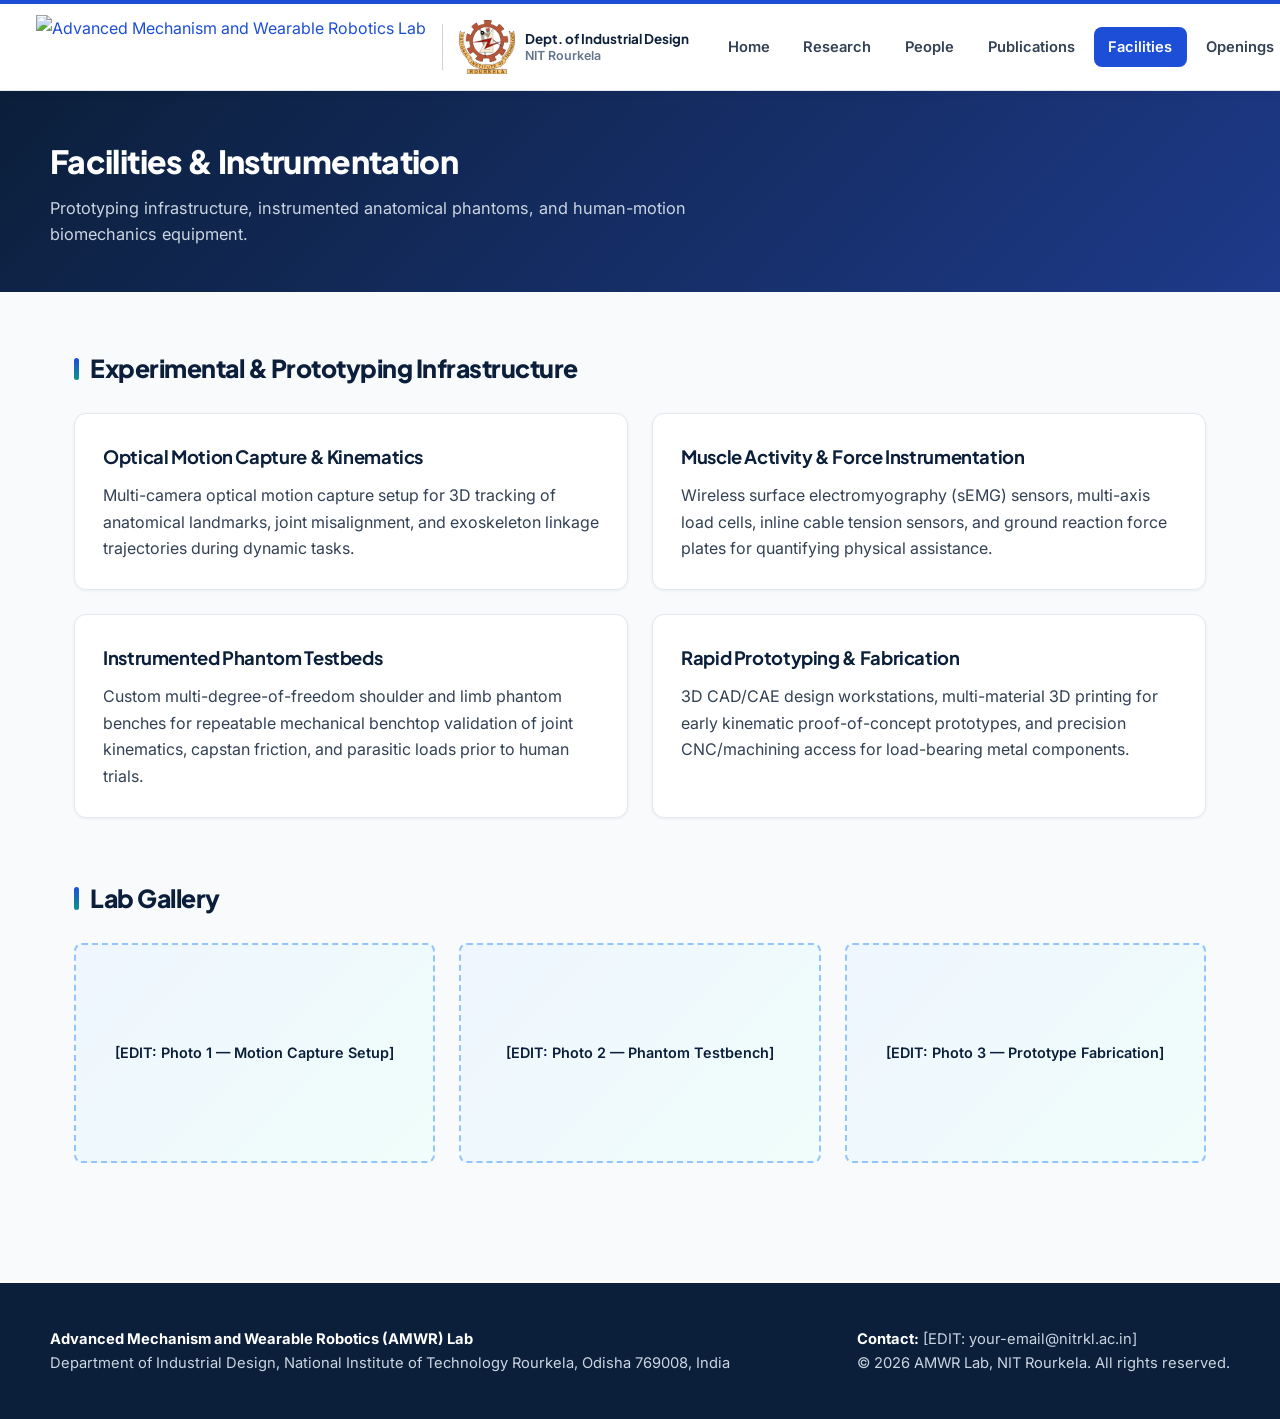
==== facilities.html @ 9991089d "Update facilities.html" ====
<!DOCTYPE html>
<html lang="en">
<head>
  <meta charset="UTF-8" />
  <meta name="viewport" content="width=device-width, initial-scale=1.0" />
  <title>Facilities | AMWR Lab — NIT Rourkela</title>
  <link rel="stylesheet" href="style.css" />
</head>
<body>

  <header class="site-header">
    <div class="nav-bar">
      <a href="index.html" class="brand-link">
        <img src="assets/AMWR_Lab_Logo.jpg" alt="Advanced Mechanism and Wearable Robotics Lab" class="lab-banner-logo" />
        <span class="logo-divider" aria-hidden="true"></span>
        <div class="inst-group">
          <img src="assets/NIT_Rourkela_Colour_Logo_Official.png" alt="NIT Rourkela Logo" class="nitr-crest-logo" />
          <div class="inst-text">
            <span class="inst-dept">Dept. of Industrial Design</span>
            <span class="inst-name">NIT Rourkela</span>
          </div>
        </div>
      </a>

      <nav aria-label="Primary Navigation">
        <ul class="nav-menu">
          <li><a href="index.html">Home</a></li>
          <li><a href="research.html">Research</a></li>
          <li><a href="people.html">People</a></li>
          <li><a href="publications.html">Publications</a></li>
          <li><a href="facilities.html" class="active">Facilities</a></li>
          <li><a href="openings.html">Openings</a></li>
        </ul>
      </nav>
    </div>
  </header>

  <div class="page-banner">
    <div class="page-banner-inner">
      <h1>Facilities &amp; Instrumentation</h1>
      <p>Prototyping infrastructure, instrumented anatomical phantoms, and human-motion biomechanics equipment.</p>
    </div>
  </div>

  <main class="container">

    <section>
      <h2 class="section-heading">Experimental &amp; Prototyping Infrastructure</h2>
      <div class="grid-2">
        <div class="card">
          <h3>Optical Motion Capture &amp; Kinematics</h3>
          <p>
            Multi-camera optical motion capture setup for 3D tracking of anatomical landmarks, joint misalignment, and exoskeleton linkage trajectories during dynamic tasks.
          </p>
        </div>
        <div class="card">
          <h3>Muscle Activity &amp; Force Instrumentation</h3>
          <p>
            Wireless surface electromyography (sEMG) sensors, multi-axis load cells, inline cable tension sensors, and ground reaction force plates for quantifying physical assistance.
          </p>
        </div>
        <div class="card">
          <h3>Instrumented Phantom Testbeds</h3>
          <p>
            Custom multi-degree-of-freedom shoulder and limb phantom benches for repeatable mechanical benchtop validation of joint kinematics, capstan friction, and parasitic loads prior to human trials.
          </p>
        </div>
        <div class="card">
          <h3>Rapid Prototyping &amp; Fabrication</h3>
          <p>
            3D CAD/CAE design workstations, multi-material 3D printing for early kinematic proof-of-concept prototypes, and precision CNC/machining access for load-bearing metal components.
          </p>
        </div>
      </div>
    </section>

    <section>
      <h2 class="section-heading">Lab Gallery</h2>
      <div class="grid-3">
        <div class="img-placeholder">[EDIT: Photo 1 — Motion Capture Setup]</div>
        <div class="img-placeholder">[EDIT: Photo 2 — Phantom Testbench]</div>
        <div class="img-placeholder">[EDIT: Photo 3 — Prototype Fabrication]</div>
      </div>
    </section>

  </main>

  <footer class="site-footer">
    <div class="footer-grid">
      <div>
        <strong>Advanced Mechanism and Wearable Robotics (AMWR) Lab</strong><br />
        Department of Industrial Design, National Institute of Technology Rourkela, Odisha 769008, India
      </div>
      <div>
        <strong>Contact:</strong> [EDIT: your-email@nitrkl.ac.in]<br />
        &copy; 2026 AMWR Lab, NIT Rourkela. All rights reserved.
      </div>
    </div>
  </footer>

</body>
</html>
---- style.css ----
/* ==========================================================================
   AMWR Lab — Master Stylesheet (style.css)
   Single-line navigation, dual-logo header, and clean academic layout
   ========================================================================== */

@import url('https://fonts.googleapis.com/css2?family=Inter:wght@400;500;600;700&family=Plus+Jakarta+Sans:wght@600;700;800&display=swap');

:root {
  --navy: #0b1f3a;
  --blue: #1d4ed8;
  --blue-dark: #1e3a8a;
  --teal: #0d9488;
  --blue-soft: #eff6ff;
  --bg-page: #f8fafc;
  --bg-card: #ffffff;
  --text-dark: #0f172a;
  --text-body: #334155;
  --text-muted: #64748b;
  --border: #e2e8f0;
  --shadow-sm: 0 1px 3px rgba(15, 23, 42, 0.06);
  --shadow-md: 0 12px 28px -6px rgba(15, 23, 42, 0.08);
  --radius: 12px;
  --max-w: 1180px;
}

* {
  box-sizing: border-box;
  margin: 0;
  padding: 0;
}

body {
  font-family: 'Inter', -apple-system, BlinkMacSystemFont, sans-serif;
  background-color: var(--bg-page);
  color: var(--text-body);
  line-height: 1.65;
  font-size: 16px;
  -webkit-font-smoothing: antialiased;
}

h1, h2, h3, .logo-name {
  font-family: 'Plus Jakarta Sans', sans-serif;
  color: var(--text-dark);
  letter-spacing: -0.02em;
}

a {
  text-decoration: none;
  color: var(--blue);
}

/* --- Top Header & Single-Line Navigation --- */
.site-header {
  background-color: #ffffff;
  border-top: 4px solid var(--blue);
  border-bottom: 1px solid var(--border);
  position: sticky;
  top: 0;
  z-index: 1000;
  box-shadow: 0 2px 10px rgba(11, 31, 58, 0.05);
}

.nav-bar {
  width: 100%;
  max-width: 1480px;
  margin: 0 auto;
  padding: 0.7rem 2.25rem;
  display: flex;
  align-items: center;
  justify-content: space-between;
  gap: 1.5rem;
}

.brand-link {
  display: flex;
  align-items: center;
  gap: 1rem;
  flex-shrink: 0;
}

.lab-banner-logo {
  height: 64px;
  width: auto;
  object-fit: contain;
  display: block;
}

.logo-divider {
  width: 1px;
  height: 46px;
  background-color: #cbd5e1;
}

.inst-group {
  display: flex;
  align-items: center;
  gap: 0.65rem;
}

.nitr-crest-logo {
  height: 54px;
  width: auto;
  object-fit: contain;
  display: block;
}

.inst-text {
  display: flex;
  flex-direction: column;
  line-height: 1.25;
}

.inst-dept {
  font-family: 'Plus Jakarta Sans', sans-serif;
  font-size: 0.84rem;
  font-weight: 700;
  color: var(--navy);
}

.inst-name {
  font-size: 0.78rem;
  font-weight: 600;
  color: var(--text-muted);
}

.nav-menu {
  list-style: none;
  display: flex;
  flex-direction: row;
  flex-wrap: nowrap;
  align-items: center;
  gap: 0.3rem;
}

.nav-menu li {
  list-style: none;
  white-space: nowrap;
}

.nav-menu a {
  display: inline-block;
  padding: 0.5rem 0.9rem;
  border-radius: 8px;
  font-size: 0.92rem;
  font-weight: 600;
  color: var(--text-body);
  white-space: nowrap;
  transition: all 0.15s ease;
}

.nav-menu a:hover {
  background-color: var(--blue-soft);
  color: var(--blue);
}

.nav-menu a.active {
  background-color: var(--blue);
  color: #ffffff;
}

/* --- Hero & Sub-Page Banners --- */
.hero {
  background: radial-gradient(circle at top right, #eff6ff 0%, #ffffff 55%, #f8fafc 100%);
  border-bottom: 1px solid var(--border);
  padding: 4.25rem 1.5rem;
}

.hero-grid {
  max-width: var(--max-w);
  margin: 0 auto;
  display: grid;
  grid-template-columns: 1.25fr 1fr;
  gap: 2.75rem;
  align-items: center;
}

.inst-pill {
  display: inline-flex;
  align-items: center;
  gap: 0.45rem;
  background-color: var(--blue-soft);
  color: var(--blue);
  border: 1px solid #bfdbfe;
  font-size: 0.78rem;
  font-weight: 700;
  text-transform: uppercase;
  letter-spacing: 0.05em;
  padding: 0.35rem 0.9rem;
  border-radius: 999px;
  margin-bottom: 1.15rem;
}

.hero h1 {
  font-size: 2.45rem;
  font-weight: 800;
  line-height: 1.18;
  color: var(--navy);
  margin-bottom: 1.1rem;
}

.hero p {
  font-size: 1.06rem;
  color: var(--text-body);
  margin-bottom: 1.85rem;
  max-width: 600px;
}

.btn-group {
  display: flex;
  flex-wrap: wrap;
  gap: 0.85rem;
}

.btn {
  display: inline-block;
  padding: 0.72rem 1.5rem;
  border-radius: 8px;
  font-weight: 600;
  font-size: 0.95rem;
  transition: all 0.15s ease;
}

.btn-primary {
  background-color: var(--blue);
  color: #ffffff;
  box-shadow: 0 4px 12px rgba(29, 78, 216, 0.25);
}

.btn-primary:hover {
  background-color: var(--blue-dark);
  transform: translateY(-1px);
}

.btn-secondary {
  background-color: #ffffff;
  color: var(--navy);
  border: 1px solid #cbd5e1;
}

.btn-secondary:hover {
  border-color: var(--blue);
  color: var(--blue);
  background-color: var(--blue-soft);
}

.hero-card {
  background-color: #ffffff;
  border: 1px solid var(--border);
  border-radius: var(--radius);
  padding: 1.25rem;
  box-shadow: var(--shadow-md);
}

.hero-placeholder,
.img-placeholder {
  background: linear-gradient(135deg, #eff6ff 0%, #f0fdfa 100%);
  border: 2px dashed #93c5fd;
  border-radius: 8px;
  min-height: 220px;
  display: flex;
  flex-direction: column;
  align-items: center;
  justify-content: center;
  text-align: center;
  padding: 1.5rem;
  color: var(--navy);
  font-weight: 600;
  font-size: 0.9rem;
}

.page-banner {
  background: linear-gradient(135deg, var(--navy) 0%, var(--blue-dark) 100%);
  color: #ffffff;
  padding: 2.75rem 1.5rem;
}

.page-banner-inner {
  max-width: var(--max-w);
  margin: 0 auto;
}

.page-banner h1 {
  color: #ffffff;
  font-size: 2rem;
  font-weight: 800;
  margin-bottom: 0.4rem;
}

.page-banner p {
  color: #cbd5e1;
  font-size: 1.02rem;
  max-width: 720px;
}

/* --- Main Container & Section Headings --- */
.container {
  max-width: var(--max-w);
  margin: 0 auto;
  padding: 3.5rem 1.5rem;
}

section {
  margin-bottom: 3.75rem;
}

section:last-child {
  margin-bottom: 0;
}

.section-heading {
  font-size: 1.55rem;
  font-weight: 800;
  color: var(--navy);
  margin-bottom: 1.5rem;
  display: flex;
  align-items: center;
  gap: 0.7rem;
}

.section-heading::before {
  content: "";
  display: inline-block;
  width: 5px;
  height: 1.4rem;
  background: linear-gradient(180deg, var(--blue), var(--teal));
  border-radius: 4px;
}

.about-box,
.card {
  background-color: var(--bg-card);
  border: 1px solid var(--border);
  border-radius: var(--radius);
  padding: 1.75rem;
  box-shadow: var(--shadow-sm);
}

/* --- Research Pillars & Grids --- */
.grid-3 {
  display: grid;
  grid-template-columns: repeat(3, 1fr);
  gap: 1.5rem;
}

.grid-2 {
  display: grid;
  grid-template-columns: repeat(2, 1fr);
  gap: 1.5rem;
}

.pillar-card {
  background-color: var(--bg-card);
  border: 1px solid var(--border);
  border-top: 4px solid var(--blue);
  border-radius: var(--radius);
  padding: 1.75rem;
  box-shadow: var(--shadow-sm);
  transition: transform 0.15s ease, box-shadow 0.15s ease;
}

.pillar-card:nth-child(2) {
  border-top-color: var(--teal);
}

.pillar-card:hover {
  transform: translateY(-3px);
  box-shadow: var(--shadow-md);
}

.pillar-num {
  display: inline-block;
  font-size: 0.75rem;
  font-weight: 800;
  color: var(--blue);
  background-color: var(--blue-soft);
  padding: 0.2rem 0.6rem;
  border-radius: 5px;
  margin-bottom: 0.75rem;
}

.pillar-card h3,
.card h3 {
  font-size: 1.15rem;
  font-weight: 700;
  color: var(--navy);
  margin-bottom: 0.6rem;
}

/* --- News Timeline --- */
.news-card {
  background-color: var(--bg-card);
  border: 1px solid var(--border);
  border-radius: var(--radius);
  box-shadow: var(--shadow-sm);
  overflow: hidden;
}

.news-row {
  display: flex;
  align-items: baseline;
  gap: 1.25rem;
  padding: 1.15rem 1.6rem;
  border-bottom: 1px solid var(--border);
}

.news-row:last-child {
  border-bottom: none;
}

.news-tag {
  background-color: var(--blue-soft);
  color: var(--blue);
  font-weight: 700;
  font-size: 0.78rem;
  padding: 0.25rem 0.7rem;
  border-radius: 6px;
  min-width: 96px;
  text-align: center;
  flex-shrink: 0;
}

/* --- Research Feature Cards, People & Publications --- */
.research-block {
  display: grid;
  grid-template-columns: 1fr 1.6fr;
  gap: 2rem;
  background-color: var(--bg-card);
  border: 1px solid var(--border);
  border-radius: var(--radius);
  padding: 1.75rem;
  margin-bottom: 1.75rem;
  box-shadow: var(--shadow-sm);
  align-items: center;
}

.research-block ul,
.styled-list {
  margin-top: 0.75rem;
  padding-left: 1.25rem;
}

.pi-card {
  display: grid;
  grid-template-columns: 200px 1fr;
  gap: 2rem;
  background-color: var(--bg-card);
  border: 1px solid var(--border);
  border-radius: var(--radius);
  padding: 2rem;
  box-shadow: var(--shadow-sm);
  align-items: start;
}

.avatar-placeholder {
  width: 100%;
  aspect-ratio: 1 / 1;
  background: linear-gradient(135deg, #eff6ff 0%, #dbeafe 100%);
  border: 2px dashed #93c5fd;
  border-radius: var(--radius);
  display: flex;
  align-items: center;
  justify-content: center;
  text-align: center;
  padding: 1rem;
  font-size: 0.85rem;
  font-weight: 600;
  color: var(--blue);
}

.badge-row {
  display: flex;
  flex-wrap: wrap;
  gap: 0.55rem;
  margin-top: 1.15rem;
}

.badge {
  background-color: var(--blue-soft);
  color: var(--blue);
  border: 1px solid #bfdbfe;
  padding: 0.3rem 0.8rem;
  border-radius: 6px;
  font-size: 0.85rem;
  font-weight: 600;
}

.pub-list {
  list-style: none;
}

.pub-item {
  background-color: var(--bg-card);
  border: 1px solid var(--border);
  border-left: 4px solid var(--blue);
  border-radius: var(--radius);
  padding: 1.35rem 1.5rem;
  margin-bottom: 1.15rem;
  box-shadow: var(--shadow-sm);
}

.pub-badge {
  display: inline-block;
  font-size: 0.74rem;
  font-weight: 700;
  text-transform: uppercase;
  padding: 0.18rem 0.55rem;
  border-radius: 4px;
  margin-bottom: 0.45rem;
  background-color: #f0fdfa;
  color: var(--teal);
  border: 1px solid #99f6e4;
}

.pub-title {
  font-family: 'Plus Jakarta Sans', sans-serif;
  font-size: 1.06rem;
  font-weight: 700;
  color: var(--navy);
  display: block;
  margin-bottom: 0.3rem;
}

.pub-authors,
.pub-venue {
  display: block;
  font-size: 0.93rem;
}

.pub-venue {
  font-style: italic;
  color: var(--text-muted);
  margin-top: 0.2rem;
}

.pub-links {
  margin-top: 0.7rem;
  display: flex;
  gap: 0.55rem;
}

.pub-links a {
  font-size: 0.8rem;
  font-weight: 600;
  padding: 0.22rem 0.65rem;
  background-color: var(--blue-soft);
  border: 1px solid #bfdbfe;
  border-radius: 5px;
}

.callout-box {
  background: linear-gradient(135deg, #eff6ff 0%, #f0fdfa 100%);
  border: 1px solid #bfdbfe;
  border-left: 5px solid var(--blue);
  padding: 1.5rem 1.75rem;
  border-radius: var(--radius);
  margin-bottom: 2rem;
}

/* --- Footer --- */
.site-footer {
  background-color: var(--navy);
  color: #cbd5e1;
  padding: 2.75rem 1.5rem;
  margin-top: 4rem;
  font-size: 0.92rem;
}

.footer-grid {
  max-width: var(--max-w);
  margin: 0 auto;
  display: flex;
  flex-wrap: wrap;
  justify-content: space-between;
  gap: 1.5rem;
}

.footer-grid strong {
  color: #ffffff;
}

@media (max-width: 1120px) {
  .nav-bar {
    flex-direction: column;
    align-items: flex-start;
    padding: 0.85rem 1.5rem;
  }
  .nav-menu {
    width: 100%;
    overflow-x: auto;
  }
}

@media (max-width: 960px) {
  .hero-grid,
  .grid-3,
  .grid-2,
  .research-block,
  .pi-card {
    grid-template-columns: 1fr;
  }
  .hero h1 {
    font-size: 1.95rem;
  }
}
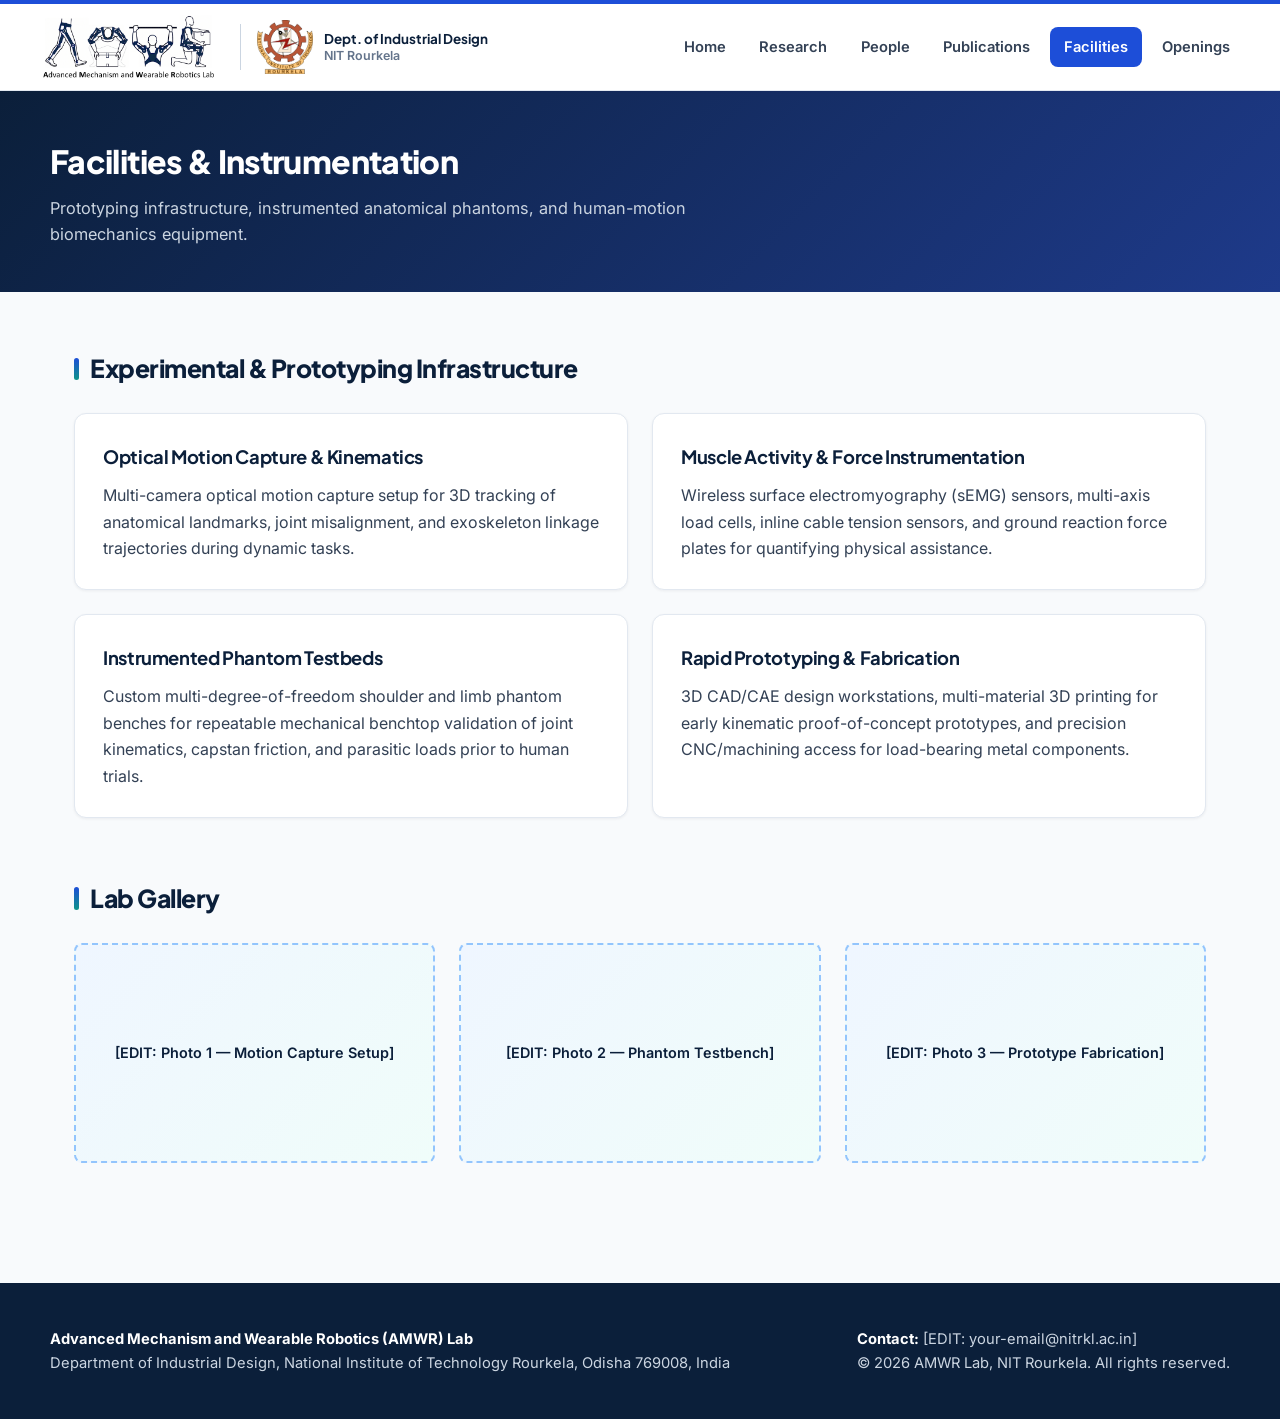
==== commit 957af231: "Update facilities.html" ====
--- a/facilities.html
+++ b/facilities.html
@@ -11,7 +11,7 @@
   <header class="site-header">
     <div class="nav-bar">
       <a href="index.html" class="brand-link">
-        <img src="assets/AMWR_Lab_Logo.jpg" alt="Advanced Mechanism and Wearable Robotics Lab" class="lab-banner-logo" />
+        <img src="assets/AMWR_Lab_Logo.png" alt="Advanced Mechanism and Wearable Robotics Lab" class="lab-banner-logo" />
         <span class="logo-divider" aria-hidden="true"></span>
         <div class="inst-group">
           <img src="assets/NIT_Rourkela_Colour_Logo_Official.png" alt="NIT Rourkela Logo" class="nitr-crest-logo" />
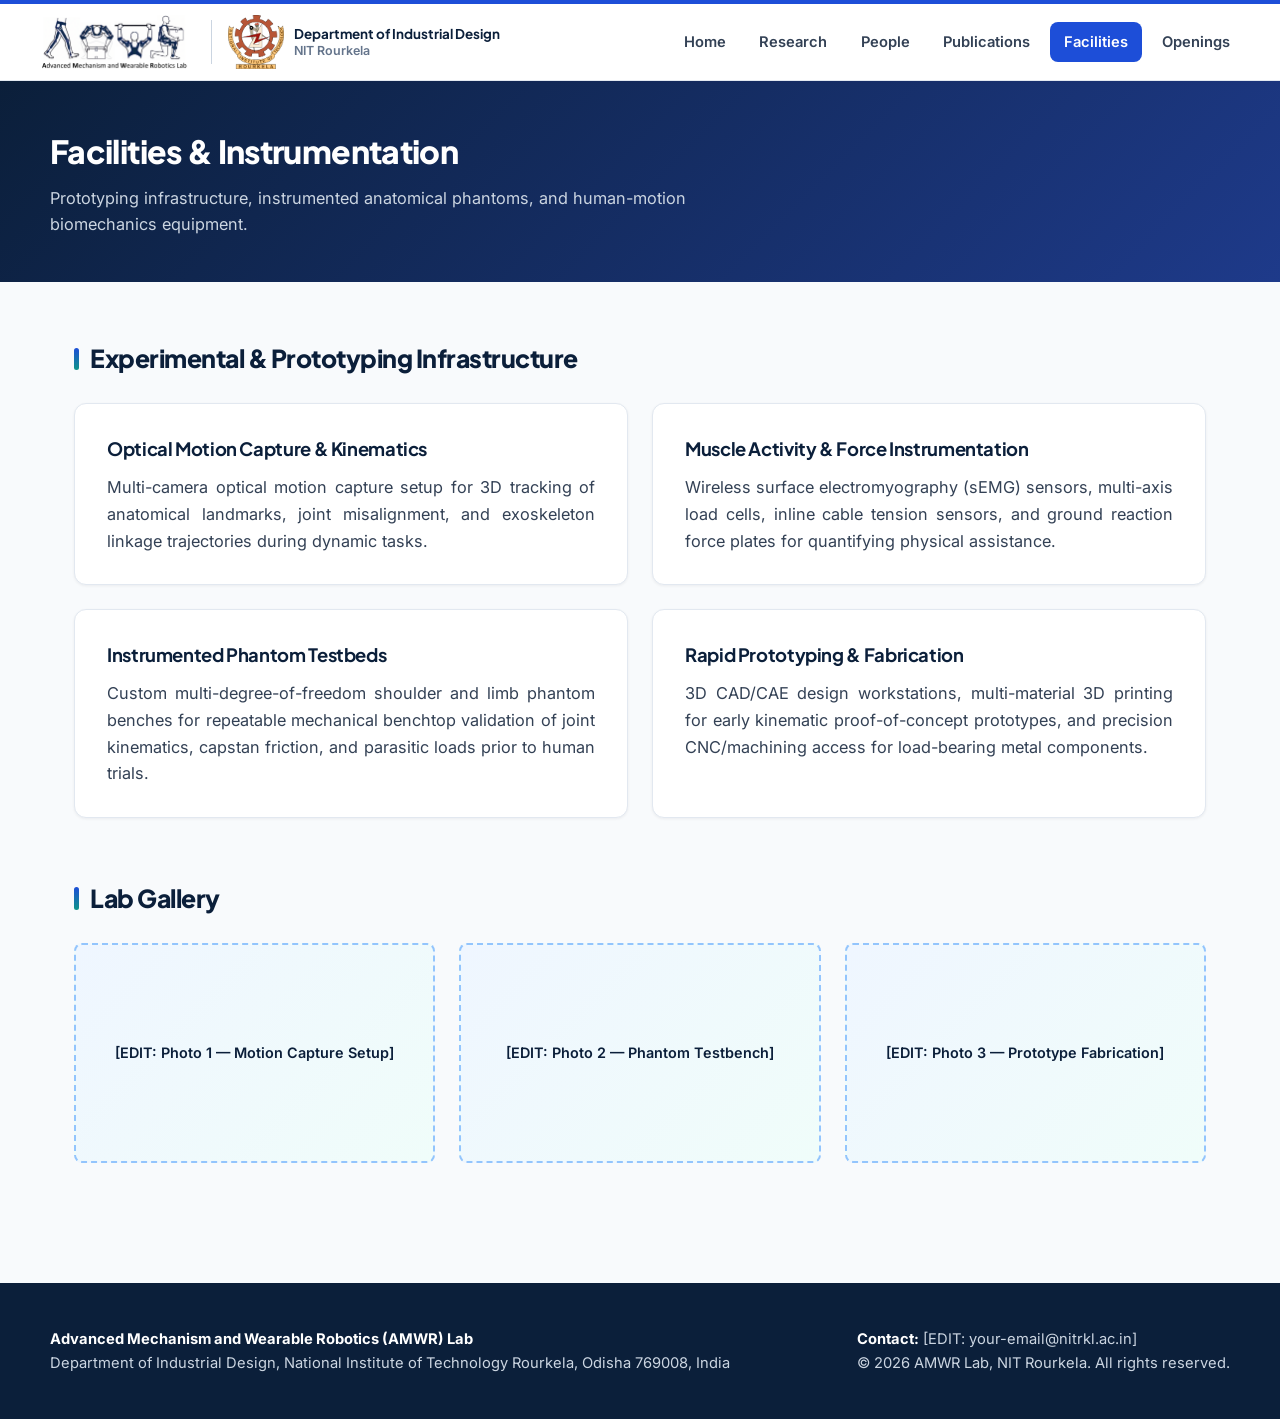
==== commit 3d8585f9: "Update facilities.html" ====
--- a/facilities.html
+++ b/facilities.html
@@ -16,7 +16,7 @@
         <div class="inst-group">
           <img src="assets/NIT_Rourkela_Colour_Logo_Official.png" alt="NIT Rourkela Logo" class="nitr-crest-logo" />
           <div class="inst-text">
-            <span class="inst-dept">Dept. of Industrial Design</span>
+            <span class="inst-dept">Department of Industrial Design</span>
             <span class="inst-name">NIT Rourkela</span>
           </div>
         </div>
--- a/style.css
+++ b/style.css
@@ -71,15 +71,25 @@
   gap: 1.5rem;
 }
 
-.brand-link {
-  display: flex;
+.brand-group {
+  display: inline-flex;
+  flex-direction: row;
+  flex-wrap: nowrap;
   align-items: center;
   gap: 1rem;
   flex-shrink: 0;
 }
 
+.brand-link {
+  display: flex;
+  align-items: center;
+  gap: 1rem;
+  flex-shrink: 0;
+}
+
 .lab-banner-logo {
-  height: 64px;
+  height: 54px;
+  max-width: 240px;
   width: auto;
   object-fit: contain;
   display: block;
@@ -87,18 +97,21 @@
 
 .logo-divider {
   width: 1px;
-  height: 46px;
+  height: 44px;
   background-color: #cbd5e1;
+  flex-shrink: 0;
 }
 
 .inst-group {
   display: flex;
   align-items: center;
   gap: 0.65rem;
+  flex-shrink: 0;
 }
 
 .nitr-crest-logo {
   height: 54px;
+  max-width: 64px;
   width: auto;
   object-fit: contain;
   display: block;
@@ -130,6 +143,7 @@
   flex-wrap: nowrap;
   align-items: center;
   gap: 0.3rem;
+  overflow-x: auto;
 }
 
 .nav-menu li {
@@ -203,6 +217,7 @@
   color: var(--text-body);
   margin-bottom: 1.85rem;
   max-width: 600px;
+  text-align: justify;
 }
 
 .btn-group {
@@ -251,6 +266,28 @@
   box-shadow: var(--shadow-md);
 }
 
+.hero-slider {
+  position: relative;
+  width: 100%;
+  aspect-ratio: 4 / 3;
+  overflow: hidden;
+  border-radius: 8px;
+}
+
+.hero-slide {
+  position: absolute;
+  inset: 0;
+  width: 100%;
+  height: 100%;
+  object-fit: cover;
+  opacity: 0;
+  transition: opacity 0.6s ease-in-out;
+}
+
+.hero-slide.active {
+  opacity: 1;
+}
+
 .hero-placeholder,
 .img-placeholder {
   background: linear-gradient(135deg, #eff6ff 0%, #f0fdfa 100%);
@@ -331,8 +368,10 @@
   background-color: var(--bg-card);
   border: 1px solid var(--border);
   border-radius: var(--radius);
-  padding: 1.75rem;
+  padding: 1.85rem 2rem;
   box-shadow: var(--shadow-sm);
+  font-size: 1.02rem;
+  text-align: justify;
 }
 
 /* --- Research Pillars & Grids --- */
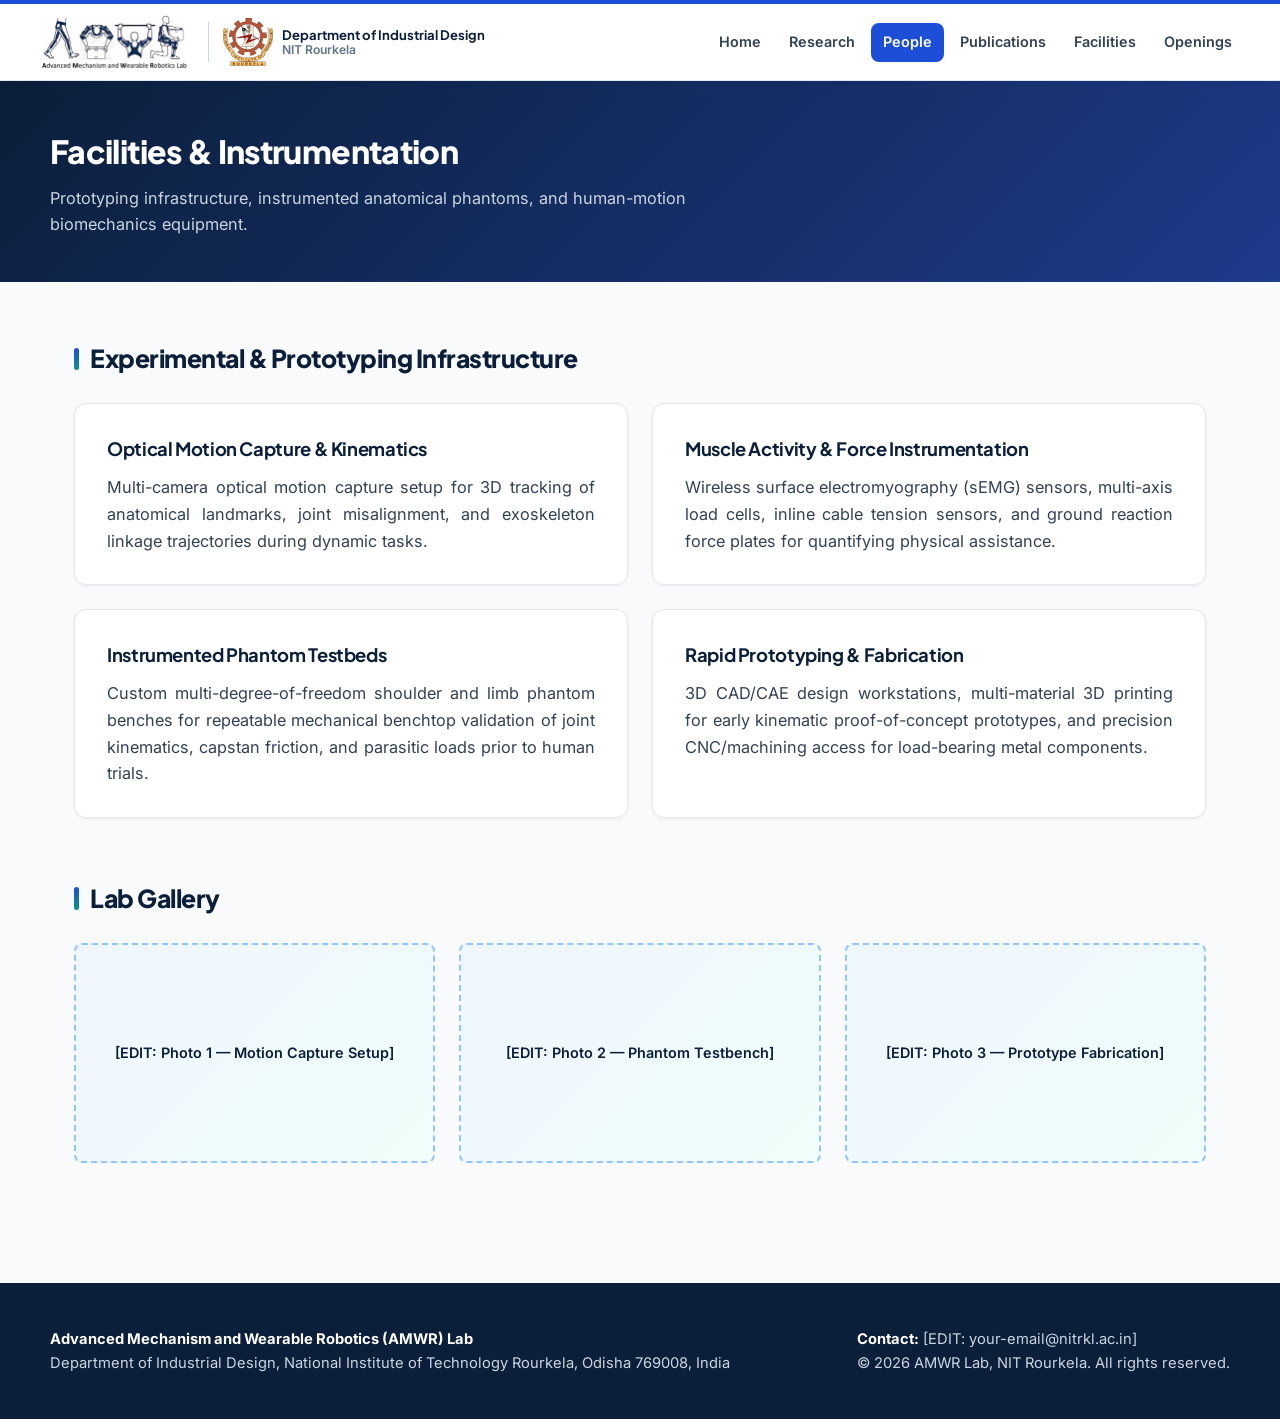
==== commit a8ac7d9c: "Update facilities.html" ====
--- a/facilities.html
+++ b/facilities.html
@@ -10,25 +10,27 @@
 
   <header class="site-header">
     <div class="nav-bar">
-      <a href="index.html" class="brand-link">
-        <img src="assets/AMWR_Lab_Logo.png" alt="Advanced Mechanism and Wearable Robotics Lab" class="lab-banner-logo" />
+      <div class="brand-group">
+        <a href="index.html" class="brand-link">
+          <img src="assets/AMWR_Lab_Logo.png" alt="Advanced Mechanism and Wearable Robotics Lab" class="lab-banner-logo" />
+        </a>
         <span class="logo-divider" aria-hidden="true"></span>
-        <div class="inst-group">
+        <a href="https://www.nitrkl.ac.in/ID/" target="_blank" rel="noopener noreferrer" class="inst-group" title="NIT Rourkela Department of Industrial Design">
           <img src="assets/NIT_Rourkela_Colour_Logo_Official.png" alt="NIT Rourkela Logo" class="nitr-crest-logo" />
           <div class="inst-text">
             <span class="inst-dept">Department of Industrial Design</span>
             <span class="inst-name">NIT Rourkela</span>
           </div>
-        </div>
-      </a>
+        </a>
+      </div>
 
       <nav aria-label="Primary Navigation">
         <ul class="nav-menu">
           <li><a href="index.html">Home</a></li>
           <li><a href="research.html">Research</a></li>
-          <li><a href="people.html">People</a></li>
+          <li><a href="people.html" class="active">People</a></li>
           <li><a href="publications.html">Publications</a></li>
-          <li><a href="facilities.html" class="active">Facilities</a></li>
+          <li><a href="facilities.html">Facilities</a></li>
           <li><a href="openings.html">Openings</a></li>
         </ul>
       </nav>
--- a/style.css
+++ b/style.css
@@ -66,72 +66,89 @@
   margin: 0 auto;
   padding: 0.7rem 2.25rem;
   display: flex;
+  flex-direction: row;
+  flex-wrap: nowrap;
   align-items: center;
   justify-content: space-between;
-  gap: 1.5rem;
+  gap: 1.25rem;
 }
 
 .brand-group {
+  display: flex;
+  flex-direction: row;
+  flex-wrap: nowrap;
+  align-items: center;
+  gap: 0.85rem;
+  flex-shrink: 0;
+  white-space: nowrap;
+}
+
+.brand-link {
+  display: inline-flex;
+  align-items: center;
+  flex-shrink: 0;
+}
+
+.lab-banner-logo {
+  height: 54px;
+  max-width: 210px;
+  width: auto;
+  object-fit: contain;
+  display: block;
+}
+
+.logo-divider {
+  width: 1px;
+  height: 40px;
+  background-color: #cbd5e1;
+  flex-shrink: 0;
+}
+
+.inst-group {
   display: inline-flex;
   flex-direction: row;
   flex-wrap: nowrap;
   align-items: center;
-  gap: 1rem;
+  gap: 0.6rem;
   flex-shrink: 0;
-}
-
-.brand-link {
-  display: flex;
-  align-items: center;
-  gap: 1rem;
-  flex-shrink: 0;
-}
-
-.lab-banner-logo {
-  height: 54px;
-  max-width: 240px;
+  white-space: nowrap;
+}
+
+.nitr-crest-logo {
+  height: 48px;
   width: auto;
   object-fit: contain;
   display: block;
 }
 
-.logo-divider {
-  width: 1px;
-  height: 44px;
-  background-color: #cbd5e1;
-  flex-shrink: 0;
-}
-
-.inst-group {
-  display: flex;
-  align-items: center;
-  gap: 0.65rem;
-  flex-shrink: 0;
-}
-
-.nitr-crest-logo {
-  height: 54px;
-  max-width: 64px;
-  width: auto;
-  object-fit: contain;
-  display: block;
+body.home-page .lab-banner-logo {
+  height: 64px;
+  max-width: 245px;
+}
+
+body.home-page .nitr-crest-logo {
+  height: 58px;
+}
+
+body.home-page .logo-divider {
+  height: 48px;
 }
 
 .inst-text {
   display: flex;
   flex-direction: column;
-  line-height: 1.25;
+  line-height: 1.2;
 }
 
 .inst-dept {
   font-family: 'Plus Jakarta Sans', sans-serif;
-  font-size: 0.84rem;
+  font-size: 0.82rem;
   font-weight: 700;
   color: var(--navy);
 }
 
 .inst-name {
-  font-size: 0.78rem;
+  font-size: 0.76rem;
   font-weight: 600;
   color: var(--text-muted);
 }
@@ -142,8 +159,8 @@
   flex-direction: row;
   flex-wrap: nowrap;
   align-items: center;
-  gap: 0.3rem;
-  overflow-x: auto;
+  gap: 0.25rem;
+  flex-shrink: 1;
 }
 
 .nav-menu li {
@@ -153,9 +170,9 @@
 
 .nav-menu a {
   display: inline-block;
-  padding: 0.5rem 0.9rem;
+  padding: 0.48rem 0.75rem;
   border-radius: 8px;
-  font-size: 0.92rem;
+  font-size: 0.9rem;
   font-weight: 600;
   color: var(--text-body);
   white-space: nowrap;
@@ -217,7 +234,6 @@
   color: var(--text-body);
   margin-bottom: 1.85rem;
   max-width: 600px;
-  text-align: justify;
 }
 
 .btn-group {
@@ -371,7 +387,6 @@
   padding: 1.85rem 2rem;
   box-shadow: var(--shadow-sm);
   font-size: 1.02rem;
-  text-align: justify;
 }
 
 /* --- Research Pillars & Grids --- */
@@ -595,6 +610,36 @@
   margin-bottom: 2rem;
 }
 
+/* --- Uniform Justified Body Copy Across Pages --- */
+.hero p,
+.about-box,
+.card,
+.pillar-card p,
+.research-block p,
+.research-block li,
+.styled-list li,
+.pub-authors,
+.callout-box p,
+main p {
+  text-align: justify;
+  text-justify: inter-word;
+}
+
+.page-banner p,
+.site-footer p,
+.nav-menu a,
+.btn,
+.inst-pill,
+.pillar-num,
+.pub-badge,
+.badge {
+  text-align: left;
+}
+
+.news-tag {
+  text-align: center;
+}
+
 /* --- Footer --- */
 .site-footer {
   background-color: var(--navy);
@@ -617,7 +662,7 @@
   color: #ffffff;
 }
 
-@media (max-width: 1120px) {
+@media (max-width: 960px) {
   .nav-bar {
     flex-direction: column;
     align-items: flex-start;
@@ -627,9 +672,6 @@
     width: 100%;
     overflow-x: auto;
   }
-}
-
-@media (max-width: 960px) {
   .hero-grid,
   .grid-3,
   .grid-2,
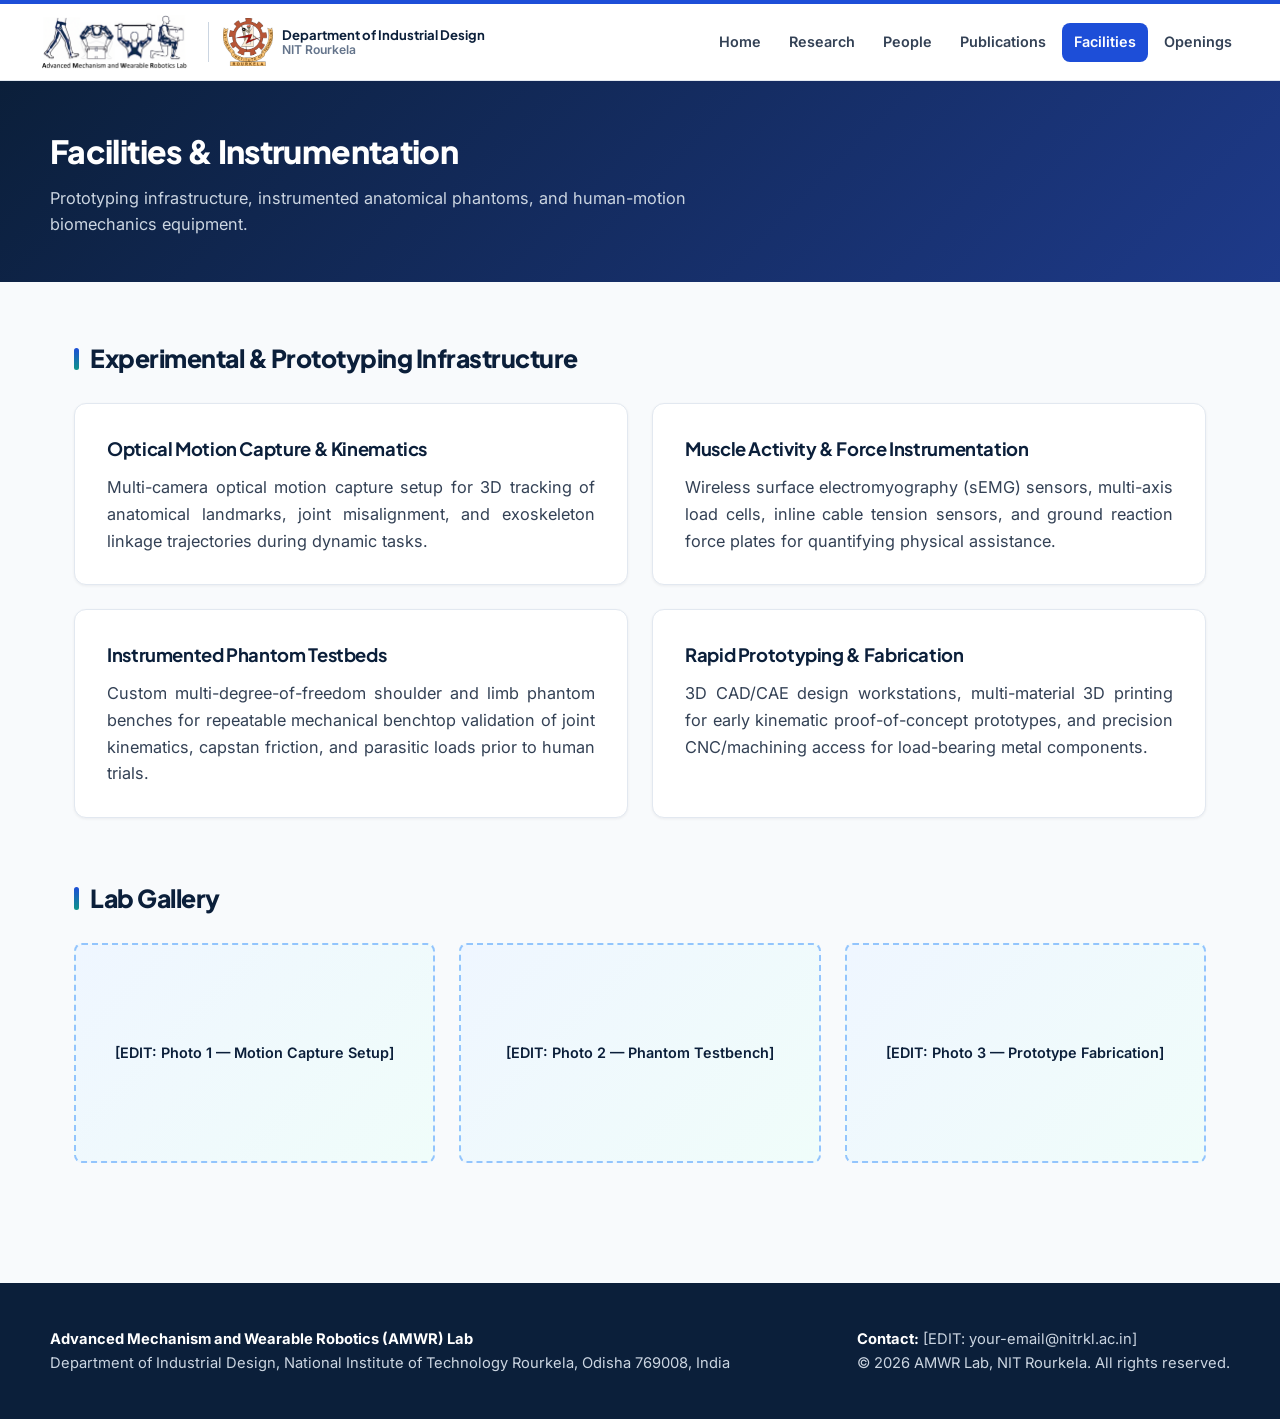
==== commit e87c438d: "Update facilities.html" ====
--- a/facilities.html
+++ b/facilities.html
@@ -28,9 +28,9 @@
         <ul class="nav-menu">
           <li><a href="index.html">Home</a></li>
           <li><a href="research.html">Research</a></li>
-          <li><a href="people.html" class="active">People</a></li>
+          <li><a href="people.html">People</a></li>
           <li><a href="publications.html">Publications</a></li>
-          <li><a href="facilities.html">Facilities</a></li>
+          <li><a href="facilities.html" class="active">Facilities</a></li>
           <li><a href="openings.html">Openings</a></li>
         </ul>
       </nav>
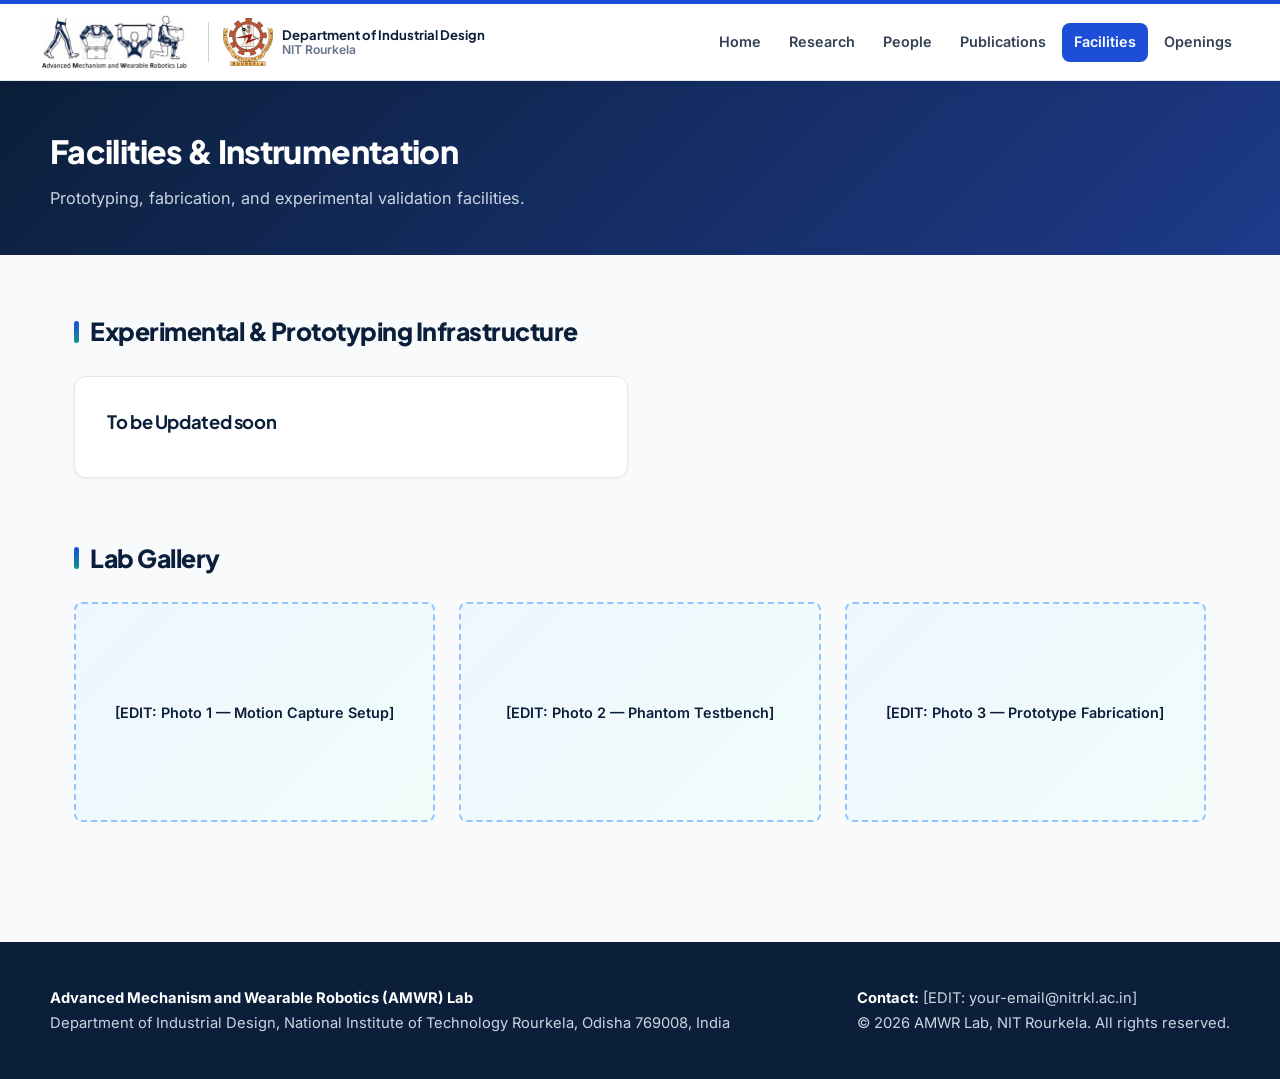
==== commit e234174a: "Update facilities.html" ====
--- a/facilities.html
+++ b/facilities.html
@@ -40,7 +40,7 @@
   <div class="page-banner">
     <div class="page-banner-inner">
       <h1>Facilities &amp; Instrumentation</h1>
-      <p>Prototyping infrastructure, instrumented anatomical phantoms, and human-motion biomechanics equipment.</p>
+      <p>Prototyping, fabrication, and experimental validation facilities.</p>
     </div>
   </div>
 
@@ -50,12 +50,12 @@
       <h2 class="section-heading">Experimental &amp; Prototyping Infrastructure</h2>
       <div class="grid-2">
         <div class="card">
-          <h3>Optical Motion Capture &amp; Kinematics</h3>
-          <p>
+          <h3>To be Updated soon</h3>
+         <!--- <p>
             Multi-camera optical motion capture setup for 3D tracking of anatomical landmarks, joint misalignment, and exoskeleton linkage trajectories during dynamic tasks.
-          </p>
+          </p> --->
         </div>
-        <div class="card">
+       <!--- <div class="card">
           <h3>Muscle Activity &amp; Force Instrumentation</h3>
           <p>
             Wireless surface electromyography (sEMG) sensors, multi-axis load cells, inline cable tension sensors, and ground reaction force plates for quantifying physical assistance.
@@ -73,7 +73,7 @@
             3D CAD/CAE design workstations, multi-material 3D printing for early kinematic proof-of-concept prototypes, and precision CNC/machining access for load-bearing metal components.
           </p>
         </div>
-      </div>
+      </div> ---->
     </section>
 
     <section>
--- a/style.css
+++ b/style.css
@@ -506,19 +506,23 @@
 }
 
 .avatar-placeholder {
+  width: 200px;
+  height: 200px;
+  aspect-ratio: 1 / 1;
+  overflow: hidden;
+  border-radius: var(--radius);
+  background: #eff6ff;
+  display: block;
+  padding: 0;
+  border: none;
+}
+
+.avatar-placeholder img {
   width: 100%;
-  aspect-ratio: 1 / 1;
-  background: linear-gradient(135deg, #eff6ff 0%, #dbeafe 100%);
-  border: 2px dashed #93c5fd;
-  border-radius: var(--radius);
-  display: flex;
-  align-items: center;
-  justify-content: center;
-  text-align: center;
-  padding: 1rem;
-  font-size: 0.85rem;
-  font-weight: 600;
-  color: var(--blue);
+  height: 100%;
+  object-fit: cover;
+  object-position: center;
+  display: block;
 }
 
 .badge-row {
@@ -679,7 +683,57 @@
   .pi-card {
     grid-template-columns: 1fr;
   }
+  .avatar-placeholder {
+    width: 180px;
+    height: 180px;
+    margin: 0 auto;
+  }
   .hero h1 {
     font-size: 1.95rem;
   }
 }
+
+
+
+/* --- Fix Principal Investigator Image Overflow --- */
+
+.pi-card {
+  grid-template-columns: 200px minmax(0, 1fr);
+  min-width: 0;
+}
+
+.pi-card .avatar-placeholder {
+  width: 280px !important;
+  height: 280px !important;
+  min-width: 0 !important;
+  max-width: 100% !important;
+  overflow: hidden !important;
+  padding: 0 !important;
+  border: none;
+  border-radius: var(--radius);
+  position: relative;
+  display: block;
+}
+
+.pi-card .avatar-placeholder img {
+  display: block !important;
+  width: 100% !important;
+  height: 100% !important;
+  max-width: 100% !important;
+  max-height: 100% !important;
+  object-fit: cover !important;
+  object-position: center;
+}
+
+/* Mobile layout */
+@media (max-width: 960px) {
+  .pi-card {
+    grid-template-columns: minmax(0, 1fr);
+  }
+
+  .pi-card .avatar-placeholder {
+    width: 220px !important;
+    height: 220px !important;
+    margin: 0 auto;
+  }
+}
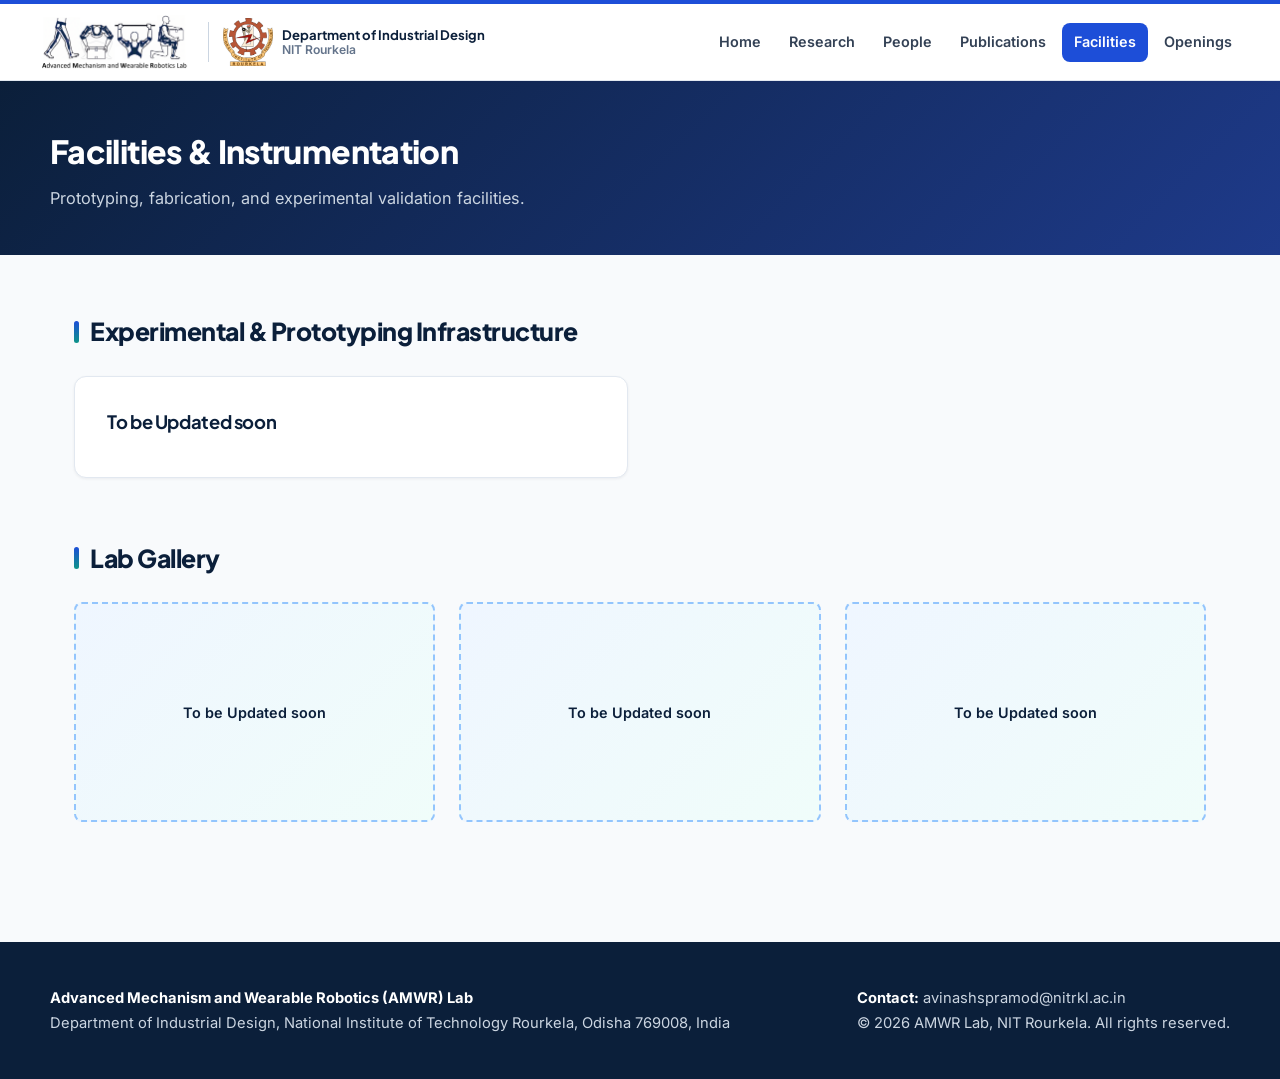
==== commit 24ad9bca: "Update facilities.html" ====
--- a/facilities.html
+++ b/facilities.html
@@ -79,9 +79,9 @@
     <section>
       <h2 class="section-heading">Lab Gallery</h2>
       <div class="grid-3">
-        <div class="img-placeholder">[EDIT: Photo 1 — Motion Capture Setup]</div>
-        <div class="img-placeholder">[EDIT: Photo 2 — Phantom Testbench]</div>
-        <div class="img-placeholder">[EDIT: Photo 3 — Prototype Fabrication]</div>
+        <div class="img-placeholder">To be Updated soon</div>
+        <div class="img-placeholder">To be Updated soon</div>
+        <div class="img-placeholder">To be Updated soon</div>
       </div>
     </section>
 
@@ -94,7 +94,7 @@
         Department of Industrial Design, National Institute of Technology Rourkela, Odisha 769008, India
       </div>
       <div>
-        <strong>Contact:</strong> [EDIT: your-email@nitrkl.ac.in]<br />
+        <strong>Contact:</strong> avinashspramod@nitrkl.ac.in<br />
         &copy; 2026 AMWR Lab, NIT Rourkela. All rights reserved.
       </div>
     </div>
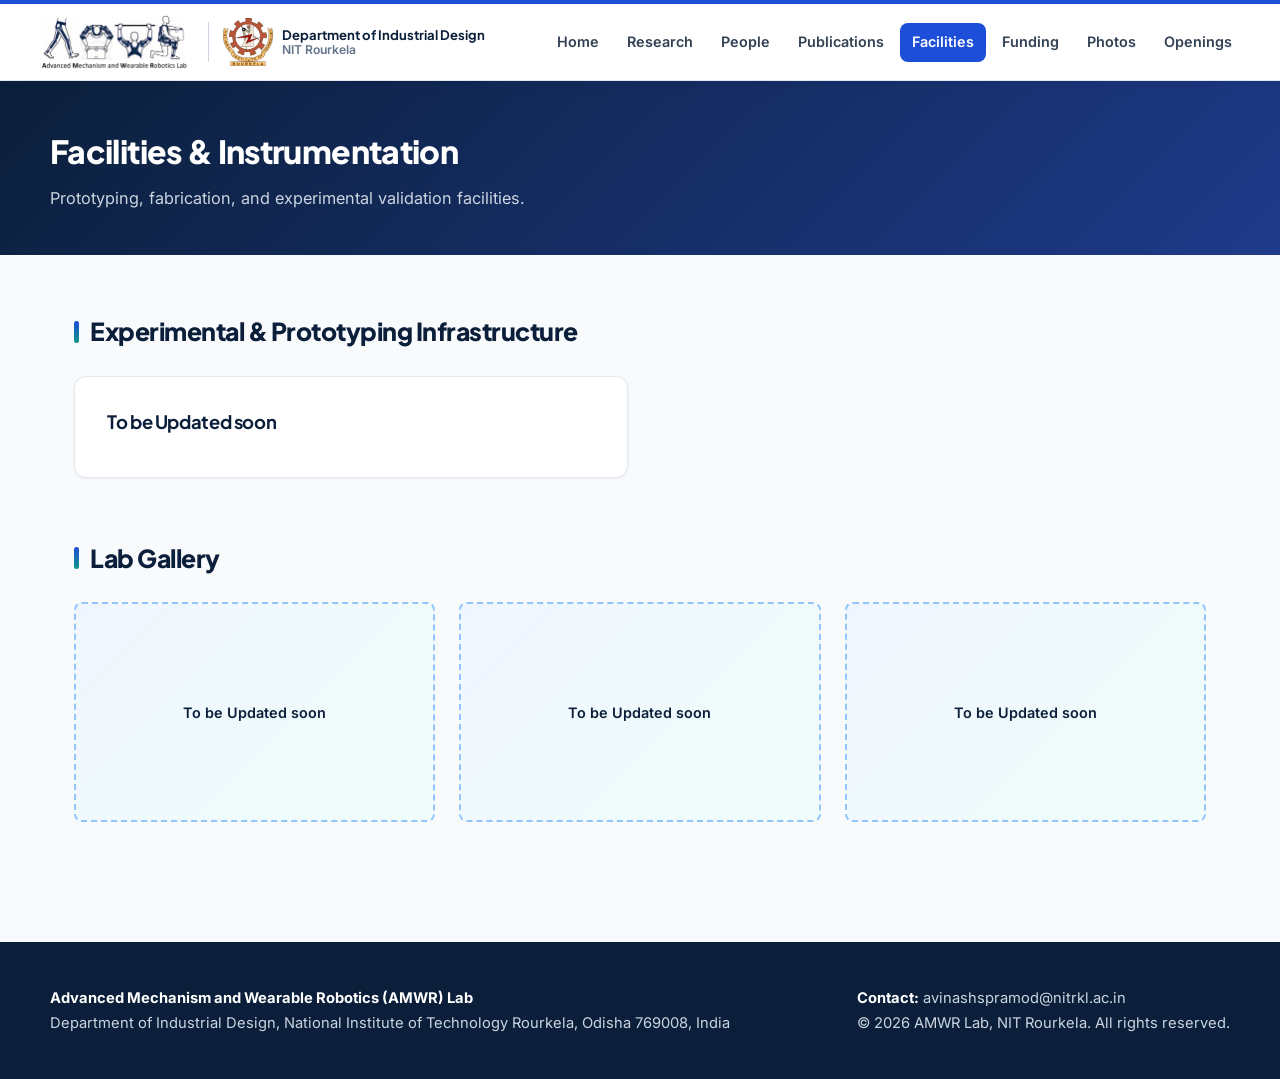
==== commit 84d27aee: "Update facilities.html" ====
--- a/facilities.html
+++ b/facilities.html
@@ -31,6 +31,8 @@
           <li><a href="people.html">People</a></li>
           <li><a href="publications.html">Publications</a></li>
           <li><a href="facilities.html" class="active">Facilities</a></li>
+          <li><a href="funding.html">Funding</a></li>
+          <li><a href="photos.html">Photos</a></li>
           <li><a href="openings.html">Openings</a></li>
         </ul>
       </nav>
